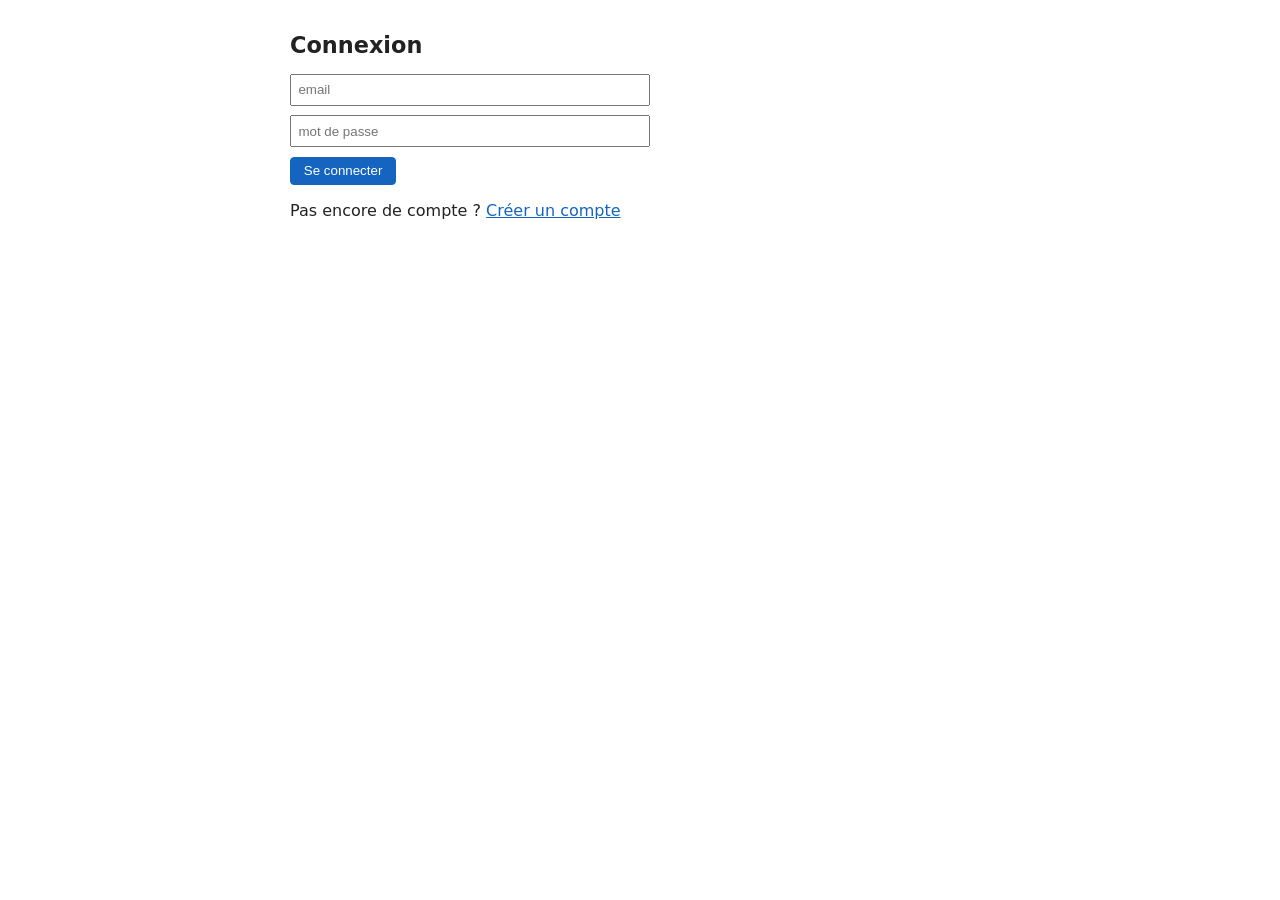
==== frontend/site/index.html @ 07453e4f "Ajoute le site web propriétaire (signup, login, salons, dashboard) Page d'inscription/connexion, sél" ====
<!DOCTYPE html>
<html lang="fr">
<head>
<meta charset="UTF-8">
<title>Connexion — Réceptionniste IA</title>
<link rel="stylesheet" href="style.css">
</head>
<body>
  <h1>Connexion</h1>
  <p id="message"></p>

  <form id="login-form">
    <input type="email" id="email" placeholder="email" required>
    <input type="password" id="mot-de-passe" placeholder="mot de passe" required>
    <button type="submit" class="primary">Se connecter</button>
  </form>

  <p>Pas encore de compte ? <a href="signup.html">Créer un compte</a></p>

<script>
document.getElementById('login-form').addEventListener('submit', async (e) => {
  e.preventDefault();
  const email = document.getElementById('email').value;
  const mot_de_passe = document.getElementById('mot-de-passe').value;

  const res = await fetch('/api/auth/login', {
    method: 'POST',
    credentials: 'include',
    headers: { 'Content-Type': 'application/json' },
    body: JSON.stringify({ email, mot_de_passe }),
  });

  if (!res.ok) {
    document.getElementById('message').textContent =
      res.status === 429 ? "Trop de tentatives, réessayez plus tard." : "Email ou mot de passe incorrect.";
    return;
  }

  const salons = await (await fetch('/api/salons', { credentials: 'include' })).json();
  if (salons.length === 1) {
    location.href = `salon.html?id=${salons[0].id}`;
  } else {
    location.href = 'salons.html';
  }
});
</script>
</body>
</html>
---- frontend/site/style.css ----
body { font-family: system-ui, sans-serif; max-width: 700px; margin: 2rem auto; padding: 0 1rem; color: #222; }
h1 { font-size: 1.4rem; }
h2 { font-size: 1.1rem; margin-top: 2rem; }
a { color: #1565c0; }
form { max-width: 360px; }
input { display: block; width: 100%; margin-bottom: 0.6rem; padding: 0.4rem; box-sizing: border-box; }
label { font-size: 0.85rem; color: #555; }
button { cursor: pointer; padding: 0.35rem 0.8rem; border: 1px solid #ccc; border-radius: 4px; background: #fff; }
button:hover { background: #f3f3f3; }
button.primary { background: #1565c0; color: #fff; border-color: #1565c0; }
button.primary:hover { background: #0d47a1; }
button.danger { border-color: #c62828; color: #c62828; }
table { width: 100%; border-collapse: collapse; margin-top: 0.5rem; }
th, td { text-align: left; padding: 0.4rem; border-bottom: 1px solid #ddd; }
.badge { padding: 0.15rem 0.5rem; border-radius: 4px; font-size: 0.8rem; }
.badge-ok { background: #e6f4ea; color: #1e7e34; }
.badge-off { background: #fbe9e7; color: #c62828; }
.jour-row { display: flex; align-items: center; gap: 0.6rem; margin-bottom: 0.4rem; }
.jour-row label.jour { width: 90px; font-size: 0.9rem; color: #222; }
.jour-row input[type="time"] { width: 110px; margin: 0; }
.ligne { display: flex; align-items: center; gap: 0.5rem; margin-bottom: 0.4rem; }
.ligne input { margin: 0; }
#message { color: #c62828; }
.salon-list a { display: block; padding: 0.6rem; border: 1px solid #ddd; border-radius: 4px; margin-bottom: 0.5rem; text-decoration: none; }
.salon-list a:hover { background: #f7f7f7; }
.top-bar { display: flex; justify-content: space-between; align-items: center; }
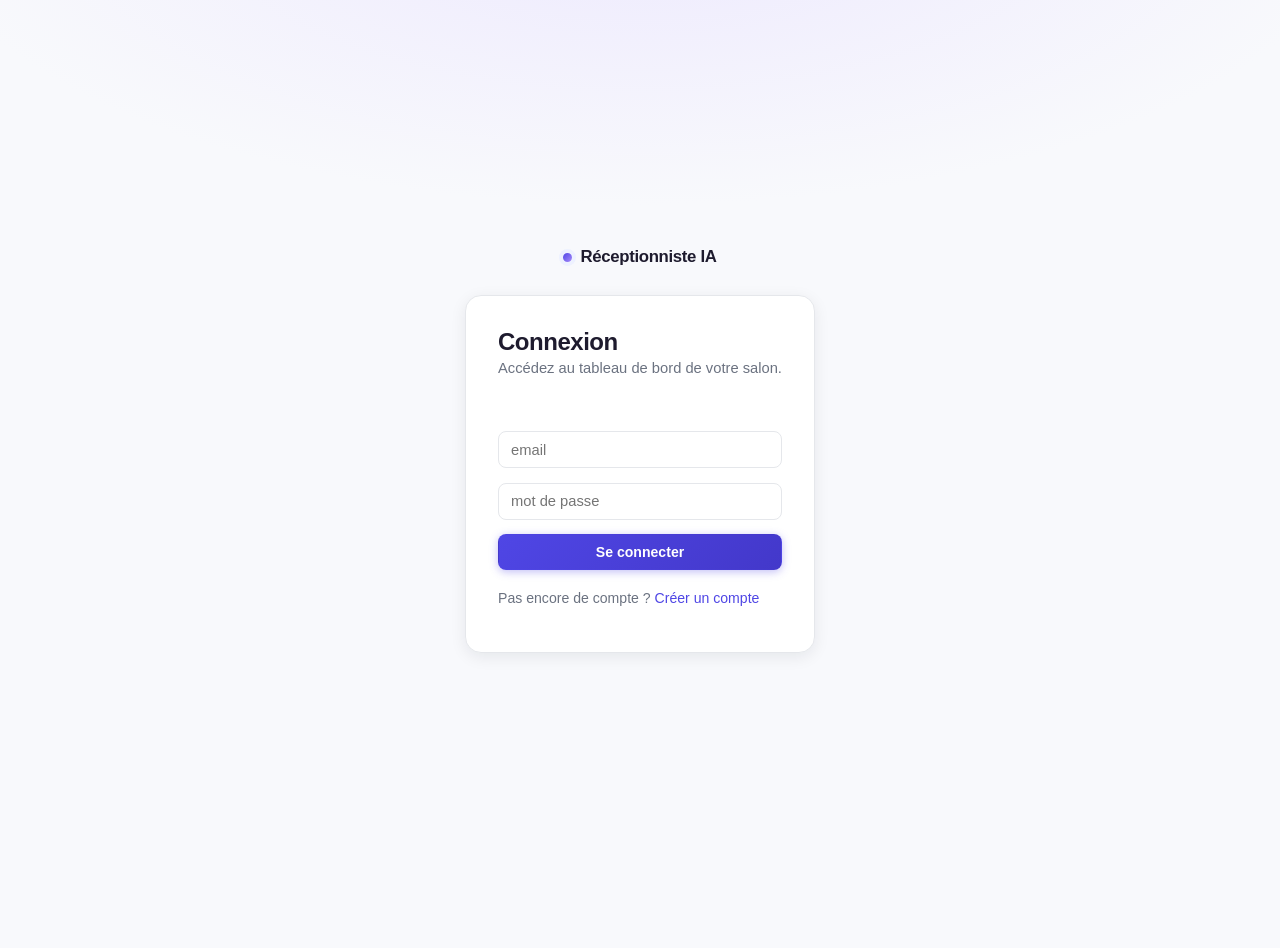
==== commit e1e9f921: "Refonte visuelle du site propriétaire et du dashboard admin Design system CSS partagé (frontend/site" ====
--- a/frontend/site/index.html
+++ b/frontend/site/index.html
@@ -6,16 +6,26 @@
 <link rel="stylesheet" href="style.css">
 </head>
 <body>
-  <h1>Connexion</h1>
-  <p id="message"></p>
+  <div class="auth-wrap">
+    <div class="page-narrow">
+      <div class="brand"><span class="dot"></span> Réceptionniste IA</div>
+      <div class="card">
+        <h1>Connexion</h1>
+        <p class="subtitle">Accédez au tableau de bord de votre salon.</p>
+        <p id="message"></p>
 
-  <form id="login-form">
-    <input type="email" id="email" placeholder="email" required>
-    <input type="password" id="mot-de-passe" placeholder="mot de passe" required>
-    <button type="submit" class="primary">Se connecter</button>
-  </form>
+        <form id="login-form">
+          <input type="email" id="email" placeholder="email" required>
+          <input type="password" id="mot-de-passe" placeholder="mot de passe" required>
+          <button type="submit" class="primary">Se connecter</button>
+        </form>
 
-  <p>Pas encore de compte ? <a href="signup.html">Créer un compte</a></p>
+        <p style="margin-top: 1.25rem; font-size: 0.88rem; color: var(--muted)">
+          Pas encore de compte ? <a href="signup.html">Créer un compte</a>
+        </p>
+      </div>
+    </div>
+  </div>
 
 <script>
 document.getElementById('login-form').addEventListener('submit', async (e) => {
--- a/frontend/site/style.css
+++ b/frontend/site/style.css
@@ -1,26 +1,173 @@
-body { font-family: system-ui, sans-serif; max-width: 700px; margin: 2rem auto; padding: 0 1rem; color: #222; }
-h1 { font-size: 1.4rem; }
-h2 { font-size: 1.1rem; margin-top: 2rem; }
-a { color: #1565c0; }
-form { max-width: 360px; }
-input { display: block; width: 100%; margin-bottom: 0.6rem; padding: 0.4rem; box-sizing: border-box; }
-label { font-size: 0.85rem; color: #555; }
-button { cursor: pointer; padding: 0.35rem 0.8rem; border: 1px solid #ccc; border-radius: 4px; background: #fff; }
-button:hover { background: #f3f3f3; }
-button.primary { background: #1565c0; color: #fff; border-color: #1565c0; }
-button.primary:hover { background: #0d47a1; }
-button.danger { border-color: #c62828; color: #c62828; }
+:root {
+  --primary: #4f46e5;
+  --primary-dark: #4338ca;
+  --primary-light: #eef2ff;
+  --danger: #dc2626;
+  --danger-light: #fef2f2;
+  --success: #16a34a;
+  --success-light: #f0fdf4;
+  --ink: #1e1b2e;
+  --muted: #6b7280;
+  --border: #e5e7eb;
+  --surface: #ffffff;
+  --radius: 10px;
+  --shadow-sm: 0 1px 2px rgba(16, 24, 40, 0.06);
+  --shadow: 0 4px 16px rgba(16, 24, 40, 0.08);
+  --shadow-lg: 0 12px 32px rgba(16, 24, 40, 0.12);
+}
+
+* { box-sizing: border-box; }
+
+body {
+  font-family: -apple-system, BlinkMacSystemFont, "Segoe UI", Inter, Roboto, sans-serif;
+  margin: 0;
+  padding: 0 1.25rem 3rem;
+  color: var(--ink);
+  background:
+    radial-gradient(1200px 500px at 50% -10%, #ede9fe 0%, rgba(237, 233, 254, 0) 60%),
+    #f8f9fc;
+  min-height: 100vh;
+  -webkit-font-smoothing: antialiased;
+}
+
+.page { max-width: 760px; margin: 0 auto; }
+.page-narrow { max-width: 420px; margin: 0 auto; }
+
+h1 { font-size: 1.5rem; font-weight: 700; letter-spacing: -0.02em; margin: 0 0 0.25rem; }
+h2 { font-size: 1.05rem; font-weight: 600; margin: 2rem 0 0.75rem; color: var(--ink); }
+h3 { font-size: 0.9rem; font-weight: 600; color: var(--muted); text-transform: uppercase; letter-spacing: 0.04em; margin: 1.25rem 0 0.5rem; }
+p.subtitle { color: var(--muted); margin: 0 0 1.5rem; font-size: 0.92rem; }
+a { color: var(--primary); text-decoration: none; }
+a:hover { text-decoration: underline; }
+
+.card {
+  background: var(--surface);
+  border: 1px solid var(--border);
+  border-radius: 16px;
+  box-shadow: var(--shadow);
+  padding: 2rem;
+  animation: rise 0.35s ease both;
+}
+
+.auth-wrap {
+  min-height: 100vh;
+  display: flex;
+  align-items: center;
+  justify-content: center;
+  padding: 2rem 1.25rem;
+}
+
+.brand {
+  display: flex;
+  align-items: center;
+  gap: 0.5rem;
+  font-weight: 700;
+  font-size: 1.05rem;
+  letter-spacing: -0.02em;
+  margin-bottom: 1.75rem;
+  justify-content: center;
+}
+.brand .dot { width: 9px; height: 9px; border-radius: 50%; background: linear-gradient(135deg, var(--primary), #a78bfa); box-shadow: 0 0 0 4px var(--primary-light); }
+
+form { display: flex; flex-direction: column; gap: 0.9rem; }
+
+label { font-size: 0.82rem; font-weight: 500; color: var(--muted); margin-bottom: -0.45rem; }
+
+input, select {
+  width: 100%;
+  padding: 0.6rem 0.75rem;
+  border: 1px solid var(--border);
+  border-radius: 8px;
+  background: #fff;
+  font-size: 0.92rem;
+  color: var(--ink);
+  transition: border-color 0.15s ease, box-shadow 0.15s ease;
+}
+input:focus, select:focus {
+  outline: none;
+  border-color: var(--primary);
+  box-shadow: 0 0 0 3px var(--primary-light);
+}
+input:disabled { background: #f9fafb; color: var(--muted); }
+
+button {
+  cursor: pointer;
+  padding: 0.55rem 1rem;
+  font-size: 0.88rem;
+  font-weight: 600;
+  border: 1px solid var(--border);
+  border-radius: 8px;
+  background: #fff;
+  color: var(--ink);
+  transition: transform 0.12s ease, box-shadow 0.12s ease, background 0.12s ease, border-color 0.12s ease;
+}
+button:hover { background: #f9fafb; box-shadow: var(--shadow-sm); transform: translateY(-1px); }
+button:active { transform: translateY(0); }
+
+button.primary { background: linear-gradient(135deg, var(--primary), var(--primary-dark)); color: #fff; border-color: transparent; box-shadow: 0 2px 8px rgba(79, 70, 229, 0.35); }
+button.primary:hover { box-shadow: 0 6px 16px rgba(79, 70, 229, 0.4); }
+
+button.danger { border-color: var(--danger); color: var(--danger); background: #fff; }
+button.danger:hover { background: var(--danger-light); }
+
 table { width: 100%; border-collapse: collapse; margin-top: 0.5rem; }
-th, td { text-align: left; padding: 0.4rem; border-bottom: 1px solid #ddd; }
-.badge { padding: 0.15rem 0.5rem; border-radius: 4px; font-size: 0.8rem; }
-.badge-ok { background: #e6f4ea; color: #1e7e34; }
-.badge-off { background: #fbe9e7; color: #c62828; }
-.jour-row { display: flex; align-items: center; gap: 0.6rem; margin-bottom: 0.4rem; }
-.jour-row label.jour { width: 90px; font-size: 0.9rem; color: #222; }
-.jour-row input[type="time"] { width: 110px; margin: 0; }
-.ligne { display: flex; align-items: center; gap: 0.5rem; margin-bottom: 0.4rem; }
+th, td { text-align: left; padding: 0.7rem 0.6rem; }
+th { font-size: 0.75rem; text-transform: uppercase; letter-spacing: 0.04em; color: var(--muted); font-weight: 600; border-bottom: 1px solid var(--border); }
+tbody tr { border-bottom: 1px solid var(--border); transition: background 0.12s ease; }
+tbody tr:hover { background: #fafafe; }
+tbody tr:last-child { border-bottom: none; }
+
+.badge { display: inline-flex; align-items: center; gap: 0.35rem; padding: 0.2rem 0.6rem; border-radius: 999px; font-size: 0.76rem; font-weight: 600; }
+.badge::before { content: ""; width: 6px; height: 6px; border-radius: 50%; background: currentColor; }
+.badge-ok, .badge-actif { background: var(--success-light); color: var(--success); }
+.badge-off, .badge-suspendu { background: var(--danger-light); color: var(--danger); }
+.badge-admin { background: var(--primary-light); color: var(--primary); margin-left: 0.35rem; }
+
+.jour-row { display: flex; align-items: center; gap: 0.75rem; padding: 0.5rem 0; border-bottom: 1px solid var(--border); }
+.jour-row:last-child { border-bottom: none; }
+.jour-row label.jour { width: 95px; font-size: 0.88rem; font-weight: 500; text-transform: capitalize; display: flex; align-items: center; gap: 0.5rem; }
+.jour-row input[type="checkbox"] { width: auto; accent-color: var(--primary); }
+.jour-row input[type="time"] { width: 115px; }
+
+.ligne { display: flex; align-items: center; gap: 0.5rem; margin-bottom: 0.5rem; }
 .ligne input { margin: 0; }
-#message { color: #c62828; }
-.salon-list a { display: block; padding: 0.6rem; border: 1px solid #ddd; border-radius: 4px; margin-bottom: 0.5rem; text-decoration: none; }
-.salon-list a:hover { background: #f7f7f7; }
-.top-bar { display: flex; justify-content: space-between; align-items: center; }
+.ligne input.prestation-nom { flex: 2; }
+.ligne input.prestation-prix { flex: 1; }
+
+#message { color: var(--danger); font-size: 0.88rem; min-height: 1.2em; }
+
+.salon-list { display: flex; flex-direction: column; gap: 0.6rem; }
+.salon-list a {
+  display: flex; align-items: center; justify-content: space-between;
+  padding: 0.9rem 1.1rem; border: 1px solid var(--border); border-radius: var(--radius);
+  background: #fff; text-decoration: none; color: var(--ink); font-weight: 500;
+  transition: border-color 0.12s ease, box-shadow 0.12s ease, transform 0.12s ease;
+}
+.salon-list a:hover { border-color: var(--primary); box-shadow: var(--shadow-sm); transform: translateY(-1px); }
+.salon-list a::after { content: "→"; color: var(--primary); }
+
+.top-bar {
+  display: flex; justify-content: space-between; align-items: center;
+  max-width: 760px; margin: 0 auto; padding: 1.5rem 0 1.25rem;
+}
+.top-bar h1 { margin: 0; }
+.top-bar nav { display: flex; align-items: center; gap: 1rem; font-size: 0.9rem; }
+
+.section-card { background: var(--surface); border: 1px solid var(--border); border-radius: var(--radius); box-shadow: var(--shadow-sm); padding: 1.5rem; margin-bottom: 1.25rem; }
+
+#fermetures li {
+  display: flex; align-items: center; justify-content: space-between;
+  padding: 0.5rem 0.75rem; border: 1px solid var(--border); border-radius: 8px;
+  margin-bottom: 0.4rem; font-size: 0.9rem; background: #fafafe;
+}
+#fermetures button { padding: 0.25rem 0.6rem; font-size: 0.78rem; }
+
+@keyframes rise {
+  from { opacity: 0; transform: translateY(6px); }
+  to { opacity: 1; transform: translateY(0); }
+}
+
+@media (max-width: 520px) {
+  .card { padding: 1.5rem; }
+  .jour-row { flex-wrap: wrap; }
+}
